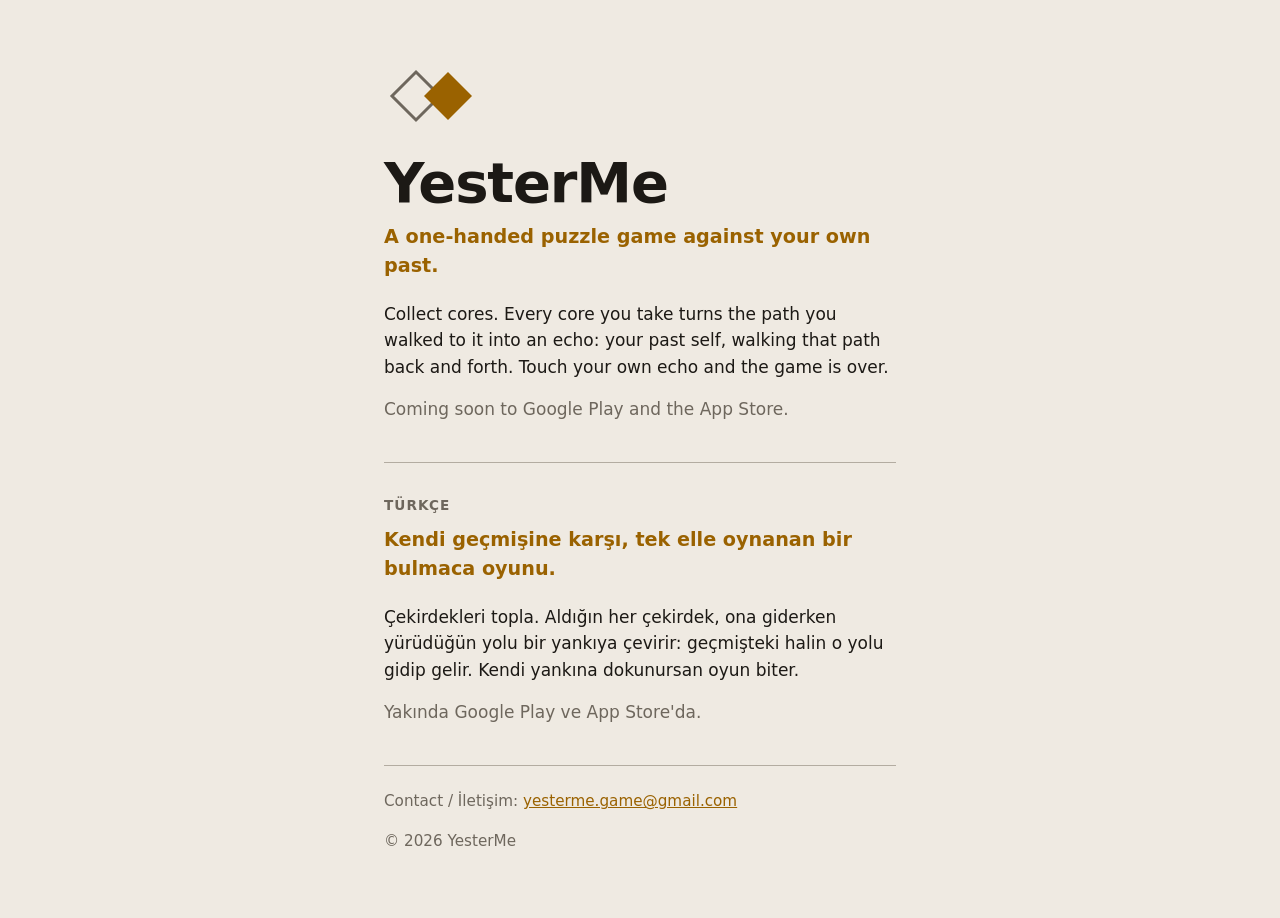
==== index.html @ d554d2b3 "[ADD] First page of the website" ====
<!doctype html>
<html lang="en">
<head>
<meta charset="utf-8">
<meta name="viewport" content="width=device-width, initial-scale=1">
<title>YesterMe</title>
<meta name="description" content="YesterMe is a one-handed puzzle game against your own past. Coming soon to Google Play and the App Store.">
<meta name="color-scheme" content="dark light">
<link rel="icon" href="data:image/svg+xml,%3Csvg xmlns='http://www.w3.org/2000/svg' viewBox='0 0 32 32'%3E%3Cpath d='M16 2 30 16 16 30 2 16Z' fill='%23f0b93a'/%3E%3C/svg%3E">
<style>
  :root {
    --bg: #1a1815;
    --ink: #efe8dc;
    --muted: #9a9284;
    --border: #6b645a;
    --accent: #f0b93a;
  }
  @media (prefers-color-scheme: light) {
    :root {
      --bg: #efeae2;
      --ink: #1c1915;
      --muted: #6e675d;
      --border: #b3aca1;
      --accent: #9a6200;
    }
  }
  * { box-sizing: border-box; }
  html { -webkit-text-size-adjust: 100%; }
  body {
    margin: 0;
    background: var(--bg);
    color: var(--ink);
    font: 17px/1.55 system-ui, -apple-system, "Segoe UI", Roboto, "Helvetica Neue", Arial, sans-serif;
  }
  main {
    max-width: 34rem;
    margin: 0 auto;
    padding: 4rem 16px 3rem;
  }
  .mark { display: block; width: 96px; height: 64px; margin-bottom: 1.5rem; }
  h1 {
    margin: 0;
    font-size: clamp(2.5rem, 9vw, 3.5rem);
    line-height: 1.1;
    letter-spacing: -0.02em;
  }
  h2 {
    margin: 0 0 0.5rem;
    font-size: 0.85rem;
    font-weight: 600;
    letter-spacing: 0.08em;
    text-transform: uppercase;
    color: var(--muted);
  }
  .tagline { margin: 0.5rem 0 1.25rem; font-size: 1.2rem; color: var(--accent); font-weight: 600; }
  p { margin: 0 0 1rem; }
  .soon { color: var(--muted); }
  section { margin-top: 2.5rem; padding-top: 2rem; border-top: 1px solid var(--border); }
  footer { margin-top: 2.5rem; padding-top: 1.5rem; border-top: 1px solid var(--border); color: var(--muted); font-size: 0.95rem; }
  a { color: var(--accent); }
</style>
</head>
<body>
<main>
  <svg class="mark" viewBox="0 0 96 64" aria-hidden="true">
    <path d="M32 8 56 32 32 56 8 32Z" fill="none" stroke="var(--muted)" stroke-width="3"/>
    <path d="M64 8 88 32 64 56 40 32Z" fill="var(--accent)"/>
  </svg>
  <h1>YesterMe</h1>
  <p class="tagline">A one-handed puzzle game against your own past.</p>
  <p>Collect cores. Every core you take turns the path you walked to it into an echo: your past self, walking that path back and forth. Touch your own echo and the game is over.</p>
  <p class="soon">Coming soon to Google Play and the App Store.</p>

  <section lang="tr">
    <h2>Türkçe</h2>
    <p class="tagline">Kendi geçmişine karşı, tek elle oynanan bir bulmaca oyunu.</p>
    <p>Çekirdekleri topla. Aldığın her çekirdek, ona giderken yürüdüğün yolu bir yankıya çevirir: geçmişteki halin o yolu gidip gelir. Kendi yankına dokunursan oyun biter.</p>
    <p class="soon">Yakında Google Play ve App Store'da.</p>
  </section>

  <footer>
    <p>Contact / İletişim: <a href="mailto:yesterme.game@gmail.com">yesterme.game@gmail.com</a></p>
    <p>© 2026 YesterMe</p>
  </footer>
</main>
</body>
</html>
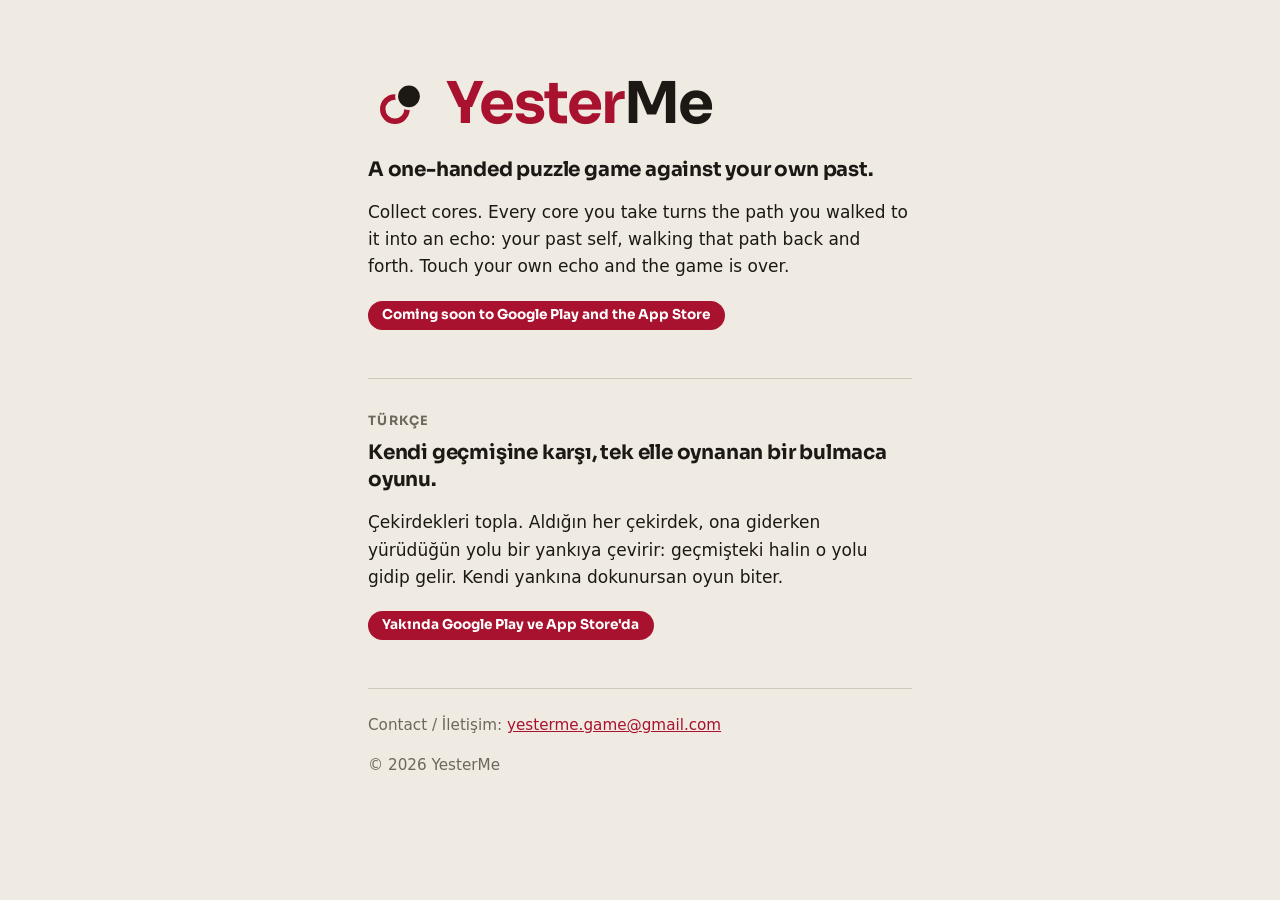
==== commit a880e2cb: "[IMP] The logo, the Sora wordmark and the cherry" ====
--- a/index.html
+++ b/index.html
@@ -6,22 +6,36 @@
 <title>YesterMe</title>
 <meta name="description" content="YesterMe is a one-handed puzzle game against your own past. Coming soon to Google Play and the App Store.">
 <meta name="color-scheme" content="dark light">
-<link rel="icon" href="data:image/svg+xml,%3Csvg xmlns='http://www.w3.org/2000/svg' viewBox='0 0 32 32'%3E%3Cpath d='M16 2 30 16 16 30 2 16Z' fill='%23f0b93a'/%3E%3C/svg%3E">
+<link rel="icon" href="favicon.svg" type="image/svg+xml">
 <style>
+  /* Sora Bold, the wordmark's typeface (SIL Open Font License, fonts/OFL.txt), served from this
+     site so that a visit sends nothing to a font host. */
+  @font-face {
+    font-family: "Sora";
+    src: url("fonts/sora-700.ttf") format("truetype");
+    font-weight: 700;
+    font-display: swap;
+  }
   :root {
     --bg: #1a1815;
     --ink: #efe8dc;
     --muted: #9a9284;
-    --border: #6b645a;
-    --accent: #f0b93a;
+    --border: #3a352f;
+    --cherry: #f2405f;
+    --disc: #f7f2e8;
+    --primary: #c01c3e;
+    --on-primary: #fff7f2;
   }
   @media (prefers-color-scheme: light) {
     :root {
       --bg: #efeae2;
       --ink: #1c1915;
       --muted: #6e675d;
-      --border: #b3aca1;
-      --accent: #9a6200;
+      --border: #cfc8bd;
+      --cherry: #a8122f;
+      --disc: #1c1915;
+      --primary: #a8122f;
+      --on-primary: #ffffff;
     }
   }
   * { box-sizing: border-box; }
@@ -30,52 +44,63 @@
     margin: 0;
     background: var(--bg);
     color: var(--ink);
-    font: 17px/1.55 system-ui, -apple-system, "Segoe UI", Roboto, "Helvetica Neue", Arial, sans-serif;
+    font: 17px/1.6 system-ui, -apple-system, "Segoe UI", Roboto, "Helvetica Neue", Arial, sans-serif;
   }
-  main {
-    max-width: 34rem;
-    margin: 0 auto;
-    padding: 4rem 16px 3rem;
-  }
-  .mark { display: block; width: 96px; height: 64px; margin-bottom: 1.5rem; }
+  main { max-width: 36rem; margin: 0 auto; padding: 4.5rem 16px 3rem; }
+  .logo { display: flex; align-items: center; gap: 14px; margin: 0 0 1.25rem; }
+  .logo svg { width: 64px; height: 64px; flex: none; }
   h1 {
     margin: 0;
-    font-size: clamp(2.5rem, 9vw, 3.5rem);
-    line-height: 1.1;
-    letter-spacing: -0.02em;
+    font: 700 clamp(2.6rem, 11vw, 3.6rem)/1 "Sora", system-ui, sans-serif;
+    letter-spacing: -0.03em;
   }
+  .yester { color: var(--cherry); }
+  .me { color: var(--ink); }
+  .tagline { margin: 0 0 1rem; font: 700 1.25rem/1.35 "Sora", system-ui, sans-serif; letter-spacing: -0.01em; }
+  p { margin: 0 0 1rem; }
+  .soon {
+    display: inline-block;
+    margin-top: 0.25rem;
+    padding: 0.4rem 0.9rem;
+    border-radius: 999px;
+    background: var(--primary);
+    color: var(--on-primary);
+    font: 700 0.85rem/1.2 "Sora", system-ui, sans-serif;
+  }
+  section { margin-top: 3rem; padding-top: 2.25rem; border-top: 1px solid var(--border); }
   h2 {
-    margin: 0 0 0.5rem;
-    font-size: 0.85rem;
-    font-weight: 600;
-    letter-spacing: 0.08em;
+    margin: 0 0 0.75rem;
+    font: 700 0.8rem/1 "Sora", system-ui, sans-serif;
+    letter-spacing: 0.1em;
     text-transform: uppercase;
     color: var(--muted);
   }
-  .tagline { margin: 0.5rem 0 1.25rem; font-size: 1.2rem; color: var(--accent); font-weight: 600; }
-  p { margin: 0 0 1rem; }
-  .soon { color: var(--muted); }
-  section { margin-top: 2.5rem; padding-top: 2rem; border-top: 1px solid var(--border); }
-  footer { margin-top: 2.5rem; padding-top: 1.5rem; border-top: 1px solid var(--border); color: var(--muted); font-size: 0.95rem; }
-  a { color: var(--accent); }
+  footer { margin-top: 3rem; padding-top: 1.5rem; border-top: 1px solid var(--border); color: var(--muted); font-size: 0.95rem; }
+  a { color: var(--cherry); }
 </style>
 </head>
 <body>
 <main>
-  <svg class="mark" viewBox="0 0 96 64" aria-hidden="true">
-    <path d="M32 8 56 32 32 56 8 32Z" fill="none" stroke="var(--muted)" stroke-width="3"/>
-    <path d="M64 8 88 32 64 56 40 32Z" fill="var(--accent)"/>
-  </svg>
-  <h1>YesterMe</h1>
+  <div class="logo">
+    <svg viewBox="0 0 100 100" aria-hidden="true">
+      <mask id="cut" maskUnits="userSpaceOnUse" x="0" y="0" width="100" height="100">
+        <rect width="100" height="100" fill="#fff"/>
+        <circle cx="64" cy="38" r="21.5" fill="#000"/>
+      </mask>
+      <circle cx="42" cy="58" r="19" fill="none" stroke="var(--cherry)" stroke-width="8.5" mask="url(#cut)"/>
+      <circle cx="64" cy="38" r="17" fill="var(--disc)"/>
+    </svg>
+    <h1><span class="yester">Yester</span><span class="me">Me</span></h1>
+  </div>
   <p class="tagline">A one-handed puzzle game against your own past.</p>
   <p>Collect cores. Every core you take turns the path you walked to it into an echo: your past self, walking that path back and forth. Touch your own echo and the game is over.</p>
-  <p class="soon">Coming soon to Google Play and the App Store.</p>
+  <span class="soon">Coming soon to Google Play and the App Store</span>
 
   <section lang="tr">
     <h2>Türkçe</h2>
     <p class="tagline">Kendi geçmişine karşı, tek elle oynanan bir bulmaca oyunu.</p>
     <p>Çekirdekleri topla. Aldığın her çekirdek, ona giderken yürüdüğün yolu bir yankıya çevirir: geçmişteki halin o yolu gidip gelir. Kendi yankına dokunursan oyun biter.</p>
-    <p class="soon">Yakında Google Play ve App Store'da.</p>
+    <span class="soon">Yakında Google Play ve App Store'da</span>
   </section>
 
   <footer>
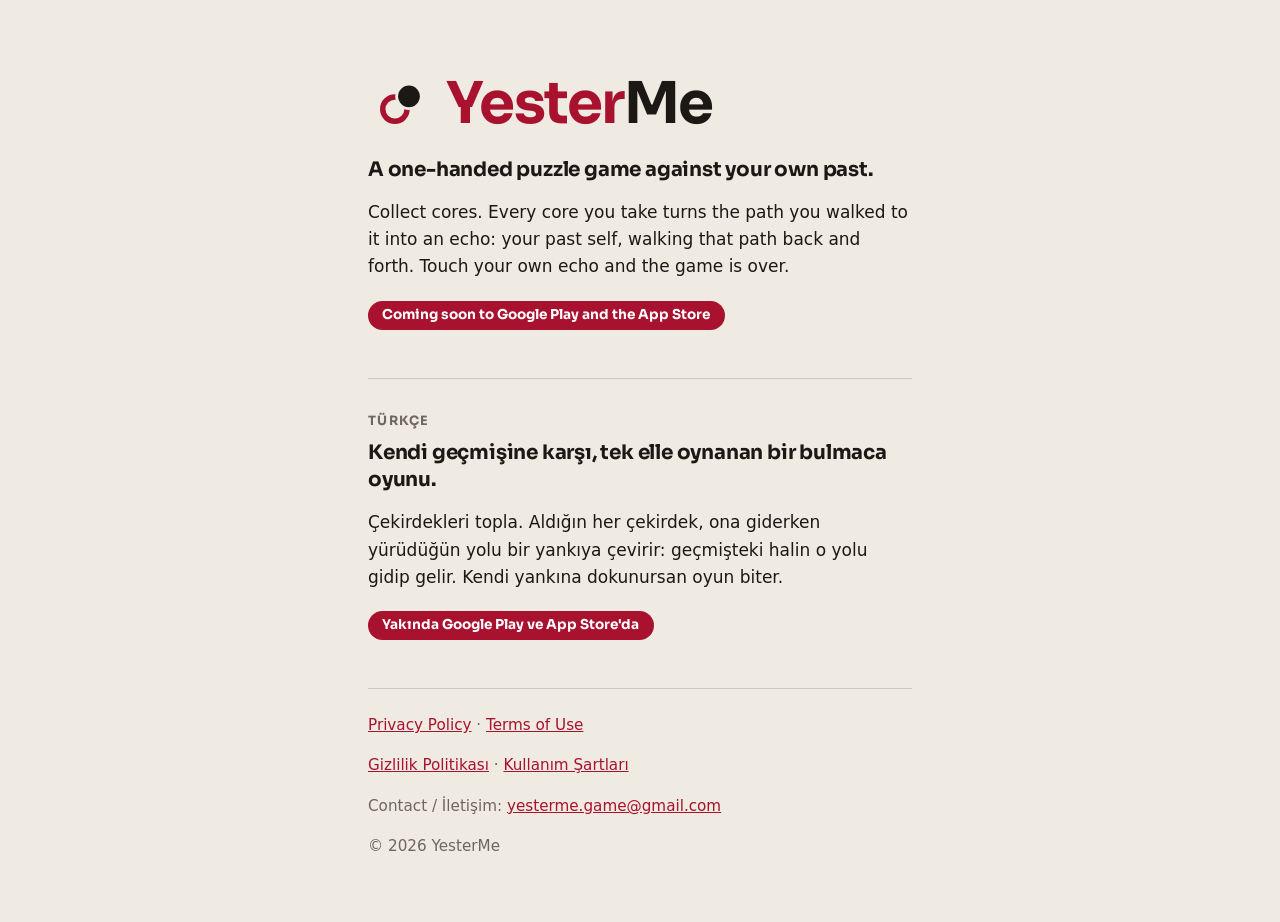
==== commit 12de2207: "[ADD] Privacy policy and terms of use, in English and Turkish" ====
--- a/index.html
+++ b/index.html
@@ -7,80 +7,10 @@
 <meta name="description" content="YesterMe is a one-handed puzzle game against your own past. Coming soon to Google Play and the App Store.">
 <meta name="color-scheme" content="dark light">
 <link rel="icon" href="favicon.svg" type="image/svg+xml">
-<style>
-  /* Sora Bold, the wordmark's typeface (SIL Open Font License, fonts/OFL.txt), served from this
-     site so that a visit sends nothing to a font host. */
-  @font-face {
-    font-family: "Sora";
-    src: url("fonts/sora-700.ttf") format("truetype");
-    font-weight: 700;
-    font-display: swap;
-  }
-  :root {
-    --bg: #1a1815;
-    --ink: #efe8dc;
-    --muted: #9a9284;
-    --border: #3a352f;
-    --cherry: #f2405f;
-    --disc: #f7f2e8;
-    --primary: #c01c3e;
-    --on-primary: #fff7f2;
-  }
-  @media (prefers-color-scheme: light) {
-    :root {
-      --bg: #efeae2;
-      --ink: #1c1915;
-      --muted: #6e675d;
-      --border: #cfc8bd;
-      --cherry: #a8122f;
-      --disc: #1c1915;
-      --primary: #a8122f;
-      --on-primary: #ffffff;
-    }
-  }
-  * { box-sizing: border-box; }
-  html { -webkit-text-size-adjust: 100%; }
-  body {
-    margin: 0;
-    background: var(--bg);
-    color: var(--ink);
-    font: 17px/1.6 system-ui, -apple-system, "Segoe UI", Roboto, "Helvetica Neue", Arial, sans-serif;
-  }
-  main { max-width: 36rem; margin: 0 auto; padding: 4.5rem 16px 3rem; }
-  .logo { display: flex; align-items: center; gap: 14px; margin: 0 0 1.25rem; }
-  .logo svg { width: 64px; height: 64px; flex: none; }
-  h1 {
-    margin: 0;
-    font: 700 clamp(2.6rem, 11vw, 3.6rem)/1 "Sora", system-ui, sans-serif;
-    letter-spacing: -0.03em;
-  }
-  .yester { color: var(--cherry); }
-  .me { color: var(--ink); }
-  .tagline { margin: 0 0 1rem; font: 700 1.25rem/1.35 "Sora", system-ui, sans-serif; letter-spacing: -0.01em; }
-  p { margin: 0 0 1rem; }
-  .soon {
-    display: inline-block;
-    margin-top: 0.25rem;
-    padding: 0.4rem 0.9rem;
-    border-radius: 999px;
-    background: var(--primary);
-    color: var(--on-primary);
-    font: 700 0.85rem/1.2 "Sora", system-ui, sans-serif;
-  }
-  section { margin-top: 3rem; padding-top: 2.25rem; border-top: 1px solid var(--border); }
-  h2 {
-    margin: 0 0 0.75rem;
-    font: 700 0.8rem/1 "Sora", system-ui, sans-serif;
-    letter-spacing: 0.1em;
-    text-transform: uppercase;
-    color: var(--muted);
-  }
-  footer { margin-top: 3rem; padding-top: 1.5rem; border-top: 1px solid var(--border); color: var(--muted); font-size: 0.95rem; }
-  a { color: var(--cherry); }
-</style>
+<link rel="stylesheet" href="/style.css">
 </head>
 <body>
-<main>
+<main class="home">
   <div class="logo">
     <svg viewBox="0 0 100 100" aria-hidden="true">
       <mask id="cut" maskUnits="userSpaceOnUse" x="0" y="0" width="100" height="100">
@@ -104,6 +34,8 @@
   </section>
 
   <footer>
+    <p><a href="/privacy/">Privacy Policy</a> · <a href="/terms/">Terms of Use</a></p>
+    <p lang="tr"><a href="/tr/gizlilik/">Gizlilik Politikası</a> · <a href="/tr/kullanim-sartlari/">Kullanım Şartları</a></p>
     <p>Contact / İletişim: <a href="mailto:yesterme.game@gmail.com">yesterme.game@gmail.com</a></p>
     <p>© 2026 YesterMe</p>
   </footer>
--- a/style.css
+++ b/style.css
@@ -0,0 +1,116 @@
+/* YesterMe website: one stylesheet for every page. The colours are the game's own: Night Watch's
+   dark board and the cherry of the echoes (the game repo's DECISIONS S-70, S-71). */
+
+/* Sora Bold, the wordmark's typeface (SIL Open Font License, fonts/OFL.txt), served from this
+   site so that a visit sends nothing to a font host. */
+@font-face {
+  font-family: "Sora";
+  src: url("/fonts/sora-700.ttf") format("truetype");
+  font-weight: 700;
+  font-display: swap;
+}
+
+:root {
+  --bg: #1a1815;
+  --panel: #24211d;
+  --ink: #efe8dc;
+  --muted: #9a9284;
+  --border: #3a352f;
+  --cherry: #f2405f;
+  --disc: #f7f2e8;
+  --primary: #c01c3e;
+  --on-primary: #fff7f2;
+}
+@media (prefers-color-scheme: light) {
+  :root {
+    --bg: #efeae2;
+    --panel: #e5dfd5;
+    --ink: #1c1915;
+    --muted: #6e675d;
+    --border: #cfc8bd;
+    --cherry: #a8122f;
+    --disc: #1c1915;
+    --primary: #a8122f;
+    --on-primary: #ffffff;
+  }
+}
+
+* { box-sizing: border-box; }
+html { -webkit-text-size-adjust: 100%; }
+body {
+  margin: 0;
+  background: var(--bg);
+  color: var(--ink);
+  font: 17px/1.6 system-ui, -apple-system, "Segoe UI", Roboto, "Helvetica Neue", Arial, sans-serif;
+}
+a { color: var(--cherry); }
+p { margin: 0 0 1rem; }
+.yester { color: var(--cherry); }
+.me { color: var(--ink); }
+
+/* The home page. */
+.home { max-width: 36rem; margin: 0 auto; padding: 4.5rem 16px 3rem; }
+.home .logo { display: flex; align-items: center; gap: 14px; margin: 0 0 1.25rem; }
+.home .logo svg { width: 64px; height: 64px; flex: none; }
+.home h1 {
+  margin: 0;
+  font: 700 clamp(2.6rem, 11vw, 3.6rem)/1 "Sora", system-ui, sans-serif;
+  letter-spacing: -0.03em;
+}
+.home .tagline { margin: 0 0 1rem; font: 700 1.25rem/1.35 "Sora", system-ui, sans-serif; letter-spacing: -0.01em; }
+.home .soon {
+  display: inline-block;
+  margin-top: 0.25rem;
+  padding: 0.4rem 0.9rem;
+  border-radius: 999px;
+  background: var(--primary);
+  color: var(--on-primary);
+  font: 700 0.85rem/1.2 "Sora", system-ui, sans-serif;
+}
+.home section { margin-top: 3rem; padding-top: 2.25rem; border-top: 1px solid var(--border); }
+.home h2 {
+  margin: 0 0 0.75rem;
+  font: 700 0.8rem/1 "Sora", system-ui, sans-serif;
+  letter-spacing: 0.1em;
+  text-transform: uppercase;
+  color: var(--muted);
+}
+footer { margin-top: 3rem; padding-top: 1.5rem; border-top: 1px solid var(--border); color: var(--muted); font-size: 0.95rem; }
+
+/* The privacy policy and the terms of use. */
+.bar {
+  max-width: 42rem;
+  margin: 0 auto;
+  padding: 1.25rem 16px 0;
+  display: flex;
+  align-items: center;
+  justify-content: space-between;
+  gap: 1rem;
+}
+.brand { display: inline-flex; align-items: center; gap: 8px; text-decoration: none; }
+.brand svg { width: 32px; height: 32px; flex: none; }
+.brand .word { font: 700 1.3rem/1 "Sora", system-ui, sans-serif; letter-spacing: -0.02em; }
+.lang { font-size: 0.95rem; }
+.doc { max-width: 42rem; margin: 0 auto; padding: 2.5rem 16px 3rem; }
+.doc h1 {
+  margin: 0 0 0.5rem;
+  font: 700 clamp(2rem, 8vw, 2.6rem)/1.1 "Sora", system-ui, sans-serif;
+  letter-spacing: -0.02em;
+}
+.doc .updated { margin: 0 0 2rem; color: var(--muted); font-size: 0.95rem; }
+.doc h2 {
+  margin: 2.5rem 0 0.75rem;
+  font: 700 1.15rem/1.3 "Sora", system-ui, sans-serif;
+  letter-spacing: -0.01em;
+}
+.doc ul { margin: 0 0 1rem; padding-left: 1.25rem; }
+.doc li { margin: 0 0 0.5rem; }
+.doc .short {
+  margin: 0 0 2rem;
+  padding: 1.25rem 1.25rem 0.5rem;
+  border: 1px solid var(--border);
+  border-radius: 14px;
+  background: var(--panel);
+}
+.doc .short h2 { margin-top: 0; }
+.doc footer p { margin-bottom: 0.5rem; }
